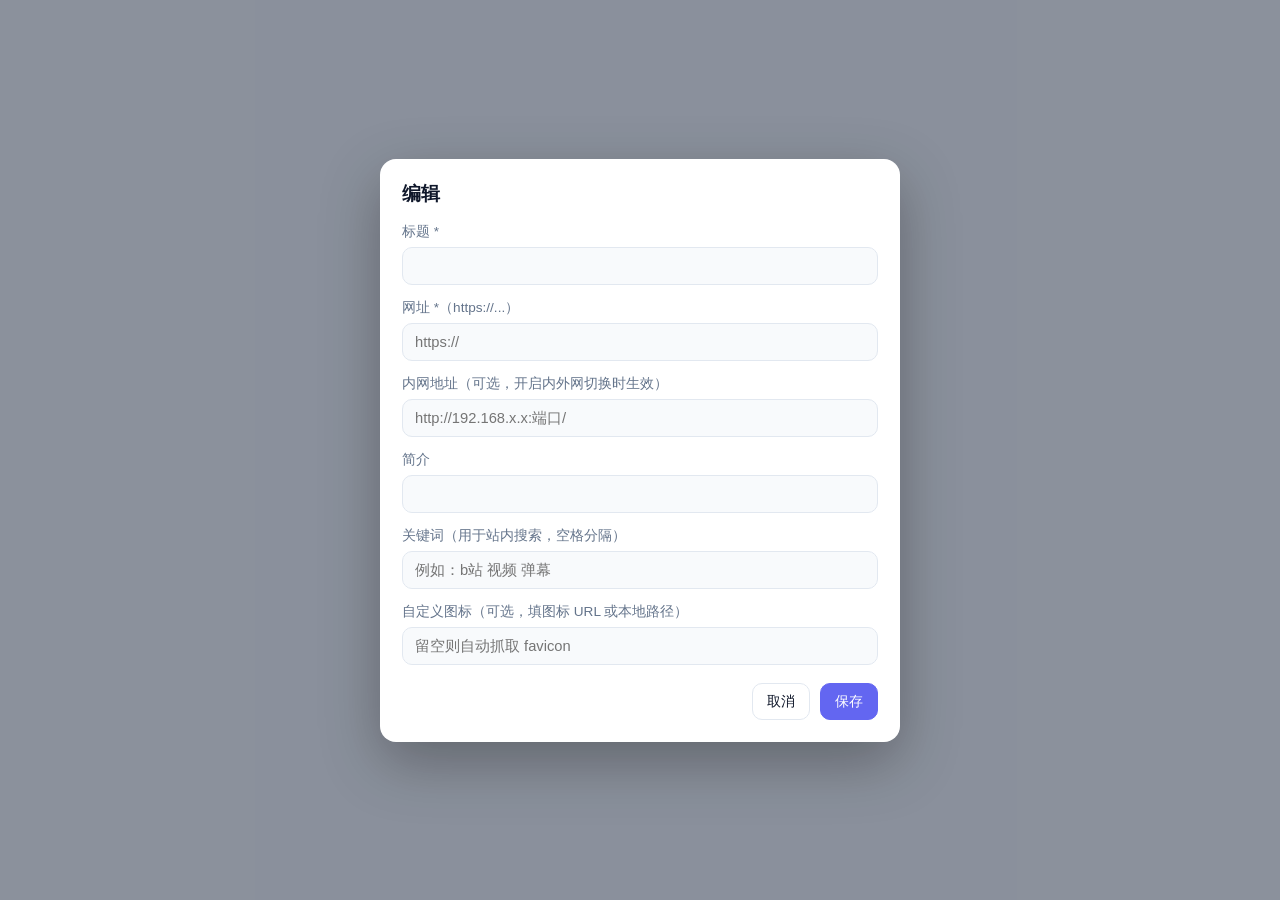
==== admin.html @ 495dc472 "feat: 初始版本 - 无服务器个人导航页" ====
<!DOCTYPE html>
<html lang="zh-CN">
<head>
  <meta charset="UTF-8" />
  <meta name="viewport" content="width=device-width, initial-scale=1.0" />
  <title>导航页 · 后台管理</title>
  <style>
    :root {
      --bg: #f1f5f9;
      --surface: #ffffff;
      --text: #0f172a;
      --secondary: #64748b;
      --border: #e2e8f0;
      --accent: #6366f1;
      --accent-soft: rgba(99, 102, 241, 0.1);
      --danger: #ef4444;
      --ok: #10b981;
      --radius: 12px;
      --shadow: 0 8px 24px rgba(15, 23, 42, 0.06);
    }
    * { box-sizing: border-box; }
    body {
      margin: 0;
      font-family: -apple-system, BlinkMacSystemFont, "Segoe UI", "PingFang SC",
        "Microsoft YaHei", "Noto Sans CJK SC", sans-serif;
      background: var(--bg);
      color: var(--text);
    }
    .wrap { max-width: 1000px; margin: 0 auto; padding: 24px 16px 80px; }
    header {
      display: flex; align-items: center; justify-content: space-between;
      gap: 12px; flex-wrap: wrap; margin-bottom: 20px;
    }
    h1 { margin: 0; font-size: 1.4rem; }
    .muted { color: var(--secondary); font-size: 0.85rem; }
    .toolbar {
      display: flex; gap: 8px; flex-wrap: wrap; margin-bottom: 18px;
    }
    button {
      border: 1px solid var(--border);
      background: var(--surface);
      color: var(--text);
      border-radius: 10px;
      padding: 8px 14px;
      cursor: pointer;
      font-size: 0.88rem;
      transition: all 0.15s ease;
    }
    button:hover { border-color: var(--accent); color: var(--accent); }
    button.primary { background: var(--accent); border-color: var(--accent); color: #fff; }
    button.primary:hover { filter: brightness(1.07); color: #fff; }
    button.danger { color: var(--danger); }
    button.danger:hover { border-color: var(--danger); }
    button:disabled { opacity: 0.5; cursor: not-allowed; }

    .panel {
      background: var(--surface);
      border: 1px solid var(--border);
      border-radius: var(--radius);
      box-shadow: var(--shadow);
      padding: 20px;
      margin-bottom: 16px;
    }
    .login-form { max-width: 460px; margin: 10vh auto; }
    .field { margin-bottom: 14px; }
    .field label { display: block; font-size: 0.85rem; margin-bottom: 6px; color: var(--secondary); }
    .field input, .field textarea {
      width: 100%; padding: 10px 12px; border: 1px solid var(--border);
      border-radius: 10px; font-size: 0.92rem; font-family: inherit; background: #f8fafc;
    }
    .field input:focus, .field textarea:focus { outline: none; border-color: var(--accent); }
    .hint { font-size: 0.78rem; color: var(--secondary); margin-top: 6px; line-height: 1.5; }
    .alert { padding: 10px 14px; border-radius: 10px; font-size: 0.86rem; margin-bottom: 12px; }
    .alert.ok { background: rgba(16, 185, 129, 0.1); color: #047857; }
    .alert.err { background: rgba(239, 68, 68, 0.1); color: #b91c1c; }

    .section-card { margin-bottom: 14px; border: 1px solid var(--border); border-radius: var(--radius); background: #fbfcfe; }
    .section-head {
      display: flex; align-items: center; gap: 8px; padding: 12px 14px;
      border-bottom: 1px solid var(--border); flex-wrap: wrap;
    }
    .section-head .name { font-weight: 700; flex: 1; min-width: 120px; }
    .mini { padding: 4px 8px; font-size: 0.75rem; }
    .item-row {
      display: grid; grid-template-columns: 34px 1fr 1.4fr 1fr auto;
      gap: 8px; align-items: center; padding: 8px 14px;
      border-bottom: 1px dashed var(--border); font-size: 0.85rem;
    }
    .item-row:last-child { border-bottom: none; }
    .item-row .t { font-weight: 600; overflow: hidden; text-overflow: ellipsis; white-space: nowrap; }
    .item-row .d { color: var(--secondary); overflow: hidden; text-overflow: ellipsis; white-space: nowrap; }
    .item-row .u { color: var(--secondary); font-size: 0.78rem; overflow: hidden; text-overflow: ellipsis; white-space: nowrap; }
    .item-actions { display: flex; gap: 4px; }
    .badge {
      font-size: 0.7rem; padding: 2px 8px; border-radius: 999px;
      background: var(--accent-soft); color: var(--accent);
    }
    .add-row { margin: 8px 14px; }
    @media (max-width: 640px) {
      .item-row { grid-template-columns: 28px 1fr auto; }
      .item-row .d, .item-row .u { display: none; }
    }
    .modal-mask {
      position: fixed; inset: 0; background: rgba(15, 23, 42, 0.45);
      display: flex; align-items: center; justify-content: center; z-index: 100; padding: 16px;
    }
    .modal {
      background: var(--surface); border-radius: 16px; padding: 22px;
      width: 100%; max-width: 520px; max-height: 90vh; overflow: auto;
      box-shadow: 0 20px 60px rgba(0,0,0,0.3);
    }
    .modal h3 { margin: 0 0 16px; }
    .modal .actions { display: flex; gap: 10px; justify-content: flex-end; margin-top: 18px; }
  </style>
</head>
<body>
  <div class="wrap">
    <!-- 登录 -->
    <div id="loginPanel" class="panel login-form" hidden>
      <h1>🔐 登录后台</h1>
      <p class="muted">后台通过 GitHub API 直接读写仓库中的 links.json，无需服务器。</p>
      <div class="field">
        <label>GitHub 仓库（用户名/仓库名）</label>
        <input id="repoInput" placeholder="例如 yy99527/nav-page" />
      </div>
      <div class="field">
        <label>GitHub Token（Fine-grained，Contents 读写权限）</label>
        <input id="tokenInput" type="password" placeholder="github_pat_..." />
      </div>
      <div class="field">
        <label>设置一个短密码（用于下次快速登录，保存在本浏览器）</label>
        <input id="pwdInput" type="password" placeholder="自定义短密码" />
      </div>
      <div class="hint">
        如何创建 Token：GitHub → Settings → Developer settings → Personal access tokens →
        Fine-grained tokens → Generate new token → 仅选择本仓库 → Repository permissions →
        Contents 设为 <b>Read and write</b>。到期后需重新生成。
      </div>
      <div class="actions" style="display:flex; gap:10px; margin-top:16px; justify-content:flex-end;">
        <button class="primary" onclick="doLogin()">进入后台</button>
      </div>
    </div>

    <!-- 编辑 -->
    <div id="editorPanel" hidden>
      <header>
        <div>
          <h1>🧭 导航页后台</h1>
          <div class="muted" id="repoLabel"></div>
        </div>
        <button class="danger" onclick="doLogout()">退出</button>
      </header>
      <div class="toolbar">
        <button onclick="loadData()">🔄 重新加载</button>
        <button onclick="addSection()">➕ 新建分类</button>
        <button class="primary" onclick="saveToGitHub()">💾 保存到 GitHub</button>
        <button onclick="exportJSON()">⬇️ 导出 JSON</button>
        <button onclick="document.getElementById('importFile').click()">⬆️ 导入 JSON</button>
        <input type="file" id="importFile" accept=".json,application/json" hidden onchange="importJSON(this)" />
      </div>
      <div id="alertBox"></div>
      <div id="sections"></div>
    </div>
  </div>

  <!-- 编辑弹窗 -->
  <div id="modalMask" class="modal-mask" hidden>
    <div class="modal">
      <h3 id="modalTitle">编辑</h3>
      <div class="field">
        <label>标题 *</label>
        <input id="f_title" />
      </div>
      <div class="field">
        <label>网址 *（https://...）</label>
        <input id="f_url" placeholder="https://" />
      </div>
      <div class="field">
        <label>内网地址（可选，开启内外网切换时生效）</label>
        <input id="f_intranet" placeholder="http://192.168.x.x:端口/" />
      </div>
      <div class="field">
        <label>简介</label>
        <input id="f_desc" />
      </div>
      <div class="field">
        <label>关键词（用于站内搜索，空格分隔）</label>
        <input id="f_keywords" placeholder="例如：b站 视频 弹幕" />
      </div>
      <div class="field">
        <label>自定义图标（可选，填图标 URL 或本地路径）</label>
        <input id="f_icon" placeholder="留空则自动抓取 favicon" />
      </div>
      <div class="actions">
        <button onclick="closeModal()">取消</button>
        <button class="primary" id="modalSaveBtn">保存</button>
      </div>
    </div>
  </div>

  <script>
    var DEFAULT_REPO = "yy99527/nav-page";
    var repo = localStorage.getItem("navAdminRepo") || DEFAULT_REPO;
    var token = localStorage.getItem("navAdminToken") || "";
    var shortPwd = localStorage.getItem("navAdminPwd") || "";
    var data = [];
    var editing = null; // { sectionIndex, itemIndex } 或 { sectionIndex }
    var modalType = "item"; // item | section

    function $(id) { return document.getElementById(id); }
    function alert(msg, ok) {
      var box = $("alertBox");
      box.innerHTML = '<div class="alert ' + (ok ? "ok" : "err") + '">' + msg + "</div>";
      if (ok) setTimeout(function () { box.innerHTML = ""; }, 4000);
    }
    function b64encode(str) {
      return btoa(unescape(encodeURIComponent(str)));
    }

    /* ---------- 登录 ---------- */
    function doLogin() {
      var r = $("repoInput").value.trim();
      var t = $("tokenInput").value.trim();
      var p = $("pwdInput").value.trim();
      if (!r || !t || !p) { alert("请完整填写仓库、Token 和短密码", false); return; }
      repo = r; token = t; shortPwd = p;
      localStorage.setItem("navAdminRepo", repo);
      localStorage.setItem("navAdminToken", token);
      localStorage.setItem("navAdminPwd", shortPwd);
      enterEditor();
      loadData();
    }
    function doLogout() {
      localStorage.removeItem("navAdminToken");
      localStorage.removeItem("navAdminPwd");
      token = ""; shortPwd = "";
      showLogin();
    }
    function showLogin() {
      $("loginPanel").hidden = false;
      $("editorPanel").hidden = true;
      $("repoInput").value = repo || DEFAULT_REPO;
      $("tokenInput").value = "";
      $("pwdInput").value = "";
    }
    function enterEditor() {
      $("loginPanel").hidden = true;
      $("editorPanel").hidden = false;
      $("repoLabel").textContent = "仓库：" + repo + " · 数据文件：links.json";
    }

    /* ---------- 数据加载 / 保存 ---------- */
    function loadData() {
      fetch("https://api.github.com/repos/" + repo + "/contents/links.json", {
        headers: { Authorization: "token " + token, Accept: "application/vnd.github+json" }
      })
        .then(function (res) {
          if (res.status === 401 || res.status === 403) throw new Error("Token 无效或权限不足，请重新登录");
          if (res.status === 404) throw new Error("仓库中还没有 links.json，请先保存一次");
          if (!res.ok) throw new Error("GitHub API 错误：" + res.status);
          return res.json();
        })
        .then(function (file) {
          data = JSON.parse(decodeURIComponent(escape(atob(file.content.replace(/\s/g, "")))));
          renderSections();
          alert("已从 GitHub 加载 " + data.length + " 个分类", true);
        })
        .catch(function (err) {
          alert("加载失败：" + err.message + "。可尝试重新登录，或新建分类后保存。", false);
          renderSections();
        });
    }

    function saveToGitHub() {
      if (!token) { alert("请先登录", false); return; }
      var content = JSON.stringify(data, null, 2);
      var url = "https://api.github.com/repos/" + repo + "/contents/links.json";
      fetch(url, { headers: { Authorization: "token " + token, Accept: "application/vnd.github+json" } })
        .then(function (res) {
          if (res.status === 404) return { sha: null };
          if (!res.ok) throw new Error("读取文件失败：" + res.status);
          return res.json();
        })
        .then(function (file) {
          var body = {
            message: "docs: 更新导航数据 links.json",
            content: b64encode(content),
            branch: "main"
          };
          if (file.sha) body.sha = file.sha;
          return fetch(url, {
            method: "PUT",
            headers: { Authorization: "token " + token, Accept: "application/vnd.github+json" },
            body: JSON.stringify(body)
          });
        })
        .then(function (res) {
          if (!res.ok) return res.json().then(function (j) { throw new Error(j.message || res.status); });
          return res.json();
        })
        .then(function () {
          alert("已保存到 GitHub ✅ 导航页约 1 分钟后生效（Cloudflare/Pages 通常几秒内）", true);
        })
        .catch(function (err) {
          alert("保存失败：" + err.message, false);
        });
    }

    function exportJSON() {
      var blob = new Blob([JSON.stringify(data, null, 2)], { type: "application/json" });
      var a = document.createElement("a");
      a.href = URL.createObjectURL(blob);
      a.download = "links.json";
      a.click();
      URL.revokeObjectURL(a.href);
    }
    function importJSON(input) {
      var file = input.files[0];
      if (!file) return;
      var reader = new FileReader();
      reader.onload = function () {
        try {
          var parsed = JSON.parse(reader.result);
          if (!Array.isArray(parsed)) throw new Error("格式应为数组");
          data = parsed;
          renderSections();
          alert("导入成功，记得点击“保存到 GitHub”", true);
        } catch (e) {
          alert("导入失败：" + e.message, false);
        }
      };
      reader.readAsText(file);
      input.value = "";
    }

    /* ---------- 渲染 ---------- */
    function renderSections() {
      var box = $("sections");
      box.innerHTML = "";
      if (!data.length) {
        box.innerHTML = '<div class="panel muted">暂无数据，点击上方“新建分类”开始。</div>';
        return;
      }
      data.forEach(function (section, si) {
        var card = document.createElement("div");
        card.className = "section-card";
        var head = document.createElement("div");
        head.className = "section-head";
        head.innerHTML =
          '<span class="name">' + esc(section.section || "未命名分类") + "</span>" +
          '<span class="badge">' + (section.items || []).length + " 个站点</span>" +
          '<button class="mini" onclick="moveSection(' + si + ',-1)">↑</button>' +
          '<button class="mini" onclick="moveSection(' + si + ',1)">↓</button>' +
          '<button class="mini" onclick="editSection(' + si + ')">✏️ 重命名</button>' +
          '<button class="mini danger" onclick="deleteSection(' + si + ')">🗑️</button>';
        card.appendChild(head);

        (section.items || []).forEach(function (item, ii) {
          var row = document.createElement("div");
          row.className = "item-row";
          var icon = document.createElement("span");
          icon.textContent = item.icon ? "🖼️" : "🔗";
          row.appendChild(icon);
          var t = document.createElement("span");
          t.className = "t";
          t.textContent = item.title || "(无标题)";
          row.appendChild(t);
          var d = document.createElement("span");
          d.className = "d";
          d.textContent = item.desc || "";
          row.appendChild(d);
          var u = document.createElement("span");
          u.className = "u";
          u.textContent = item.url || "";
          row.appendChild(u);
          var actions = document.createElement("div");
          actions.className = "item-actions";
          actions.innerHTML =
            '<button class="mini" onclick="moveItem(' + si + "," + ii + ",-1)\">↑</button>" +
            '<button class="mini" onclick="moveItem(' + si + "," + ii + ",1)\">↓</button>" +
            '<button class="mini" onclick="editItem(' + si + "," + ii + ')">✏️</button>" +
            '<button class="mini danger" onclick="deleteItem(' + si + "," + ii + ')">✕</button>';
          row.appendChild(actions);
          card.appendChild(row);
        });

        var add = document.createElement("div");
        add.className = "add-row";
        add.innerHTML = '<button onclick="addItem(' + si + ')">➕ 添加站点</button>';
        card.appendChild(add);
        box.appendChild(card);
      });
    }

    function esc(s) {
      return String(s == null ? "" : s).replace(/[&<>"']/g, function (c) {
        return { "&": "&amp;", "<": "&lt;", ">": "&gt;", '"': "&quot;", "'": "&#39;" }[c];
      });
    }

    /* ---------- 分类操作 ---------- */
    function addSection() {
      modalType = "section";
      editing = { sectionIndex: -1 };
      $("modalTitle").textContent = "新建分类";
      $("f_title").value = "";
      openModal();
    }
    function editSection(si) {
      modalType = "section";
      editing = { sectionIndex: si };
      $("modalTitle").textContent = "重命名分类";
      $("f_title").value = data[si].section || "";
      openModal();
    }
    function deleteSection(si) {
      if (!confirm("确定删除分类「" + (data[si].section || "") + "」及其所有站点？")) return;
      data.splice(si, 1);
      renderSections();
    }
    function moveSection(si, dir) {
      var target = si + dir;
      if (target < 0 || target >= data.length) return;
      var tmp = data[si]; data[si] = data[target]; data[target] = tmp;
      renderSections();
    }

    /* ---------- 站点操作 ---------- */
    function addItem(si) {
      modalType = "item";
      editing = { sectionIndex: si, itemIndex: -1 };
      $("modalTitle").textContent = "添加站点 → " + data[si].section;
      clearItemForm();
      openModal();
    }
    function editItem(si, ii) {
      modalType = "item";
      editing = { sectionIndex: si, itemIndex: ii };
      var item = data[si].items[ii];
      $("modalTitle").textContent = "编辑站点 → " + data[si].section;
      $("f_title").value = item.title || "";
      $("f_url").value = item.url || "";
      $("f_intranet").value = item.intranet || "";
      $("f_desc").value = item.desc || "";
      $("f_keywords").value = item.keywords || item["data-desc"] || "";
      $("f_icon").value = item.icon || "";
      openModal();
    }
    function deleteItem(si, ii) {
      if (!confirm("确定删除站点「" + (data[si].items[ii].title || "") + "」？")) return;
      data[si].items.splice(ii, 1);
      renderSections();
    }
    function moveItem(si, ii, dir) {
      var items = data[si].items;
      var target = ii + dir;
      if (target < 0 || target >= items.length) return;
      var tmp = items[ii]; items[ii] = items[target]; items[target] = tmp;
      renderSections();
    }

    /* ---------- 弹窗 ---------- */
    function clearItemForm() {
      ["f_title", "f_url", "f_intranet", "f_desc", "f_keywords", "f_icon"].forEach(function (id) {
        $(id).value = "";
      });
    }
    function openModal() {
      $("modalMask").hidden = false;
      $("f_title").focus();
    }
    function closeModal() {
      $("modalMask").hidden = true;
      editing = null;
    }
    function saveModal() {
      if (modalType === "section") {
        var name = $("f_title").value.trim();
        if (!name) { alert("分类名不能为空", false); return; }
        if (editing.sectionIndex === -1) data.push({ section: name, items: [] });
        else data[editing.sectionIndex].section = name;
      } else {
        var title = $("f_title").value.trim();
        var url = $("f_url").value.trim();
        if (!title || !url) { alert("标题和网址不能为空", false); return; }
        var obj = {
          title: title,
          url: url,
          desc: $("f_desc").value.trim(),
          keywords: $("f_keywords").value.trim()
        };
        var intranet = $("f_intranet").value.trim();
        var icon = $("f_icon").value.trim();
        if (intranet) obj.intranet = intranet;
        if (icon) obj.icon = icon;
        if (editing.itemIndex === -1) data[editing.sectionIndex].items.push(obj);
        else data[editing.sectionIndex].items[editing.itemIndex] = obj;
      }
      closeModal();
      renderSections();
    }
    $("modalSaveBtn").addEventListener("click", saveModal);
    $("modalMask").addEventListener("click", function (e) {
      if (e.target === $("modalMask")) closeModal();
    });

    /* ---------- 启动 ---------- */
    (function boot() {
      if (token && shortPwd) {
        enterEditor();
        loadData();
      } else {
        showLogin();
      }
    })();
  </script>
</body>
</html>
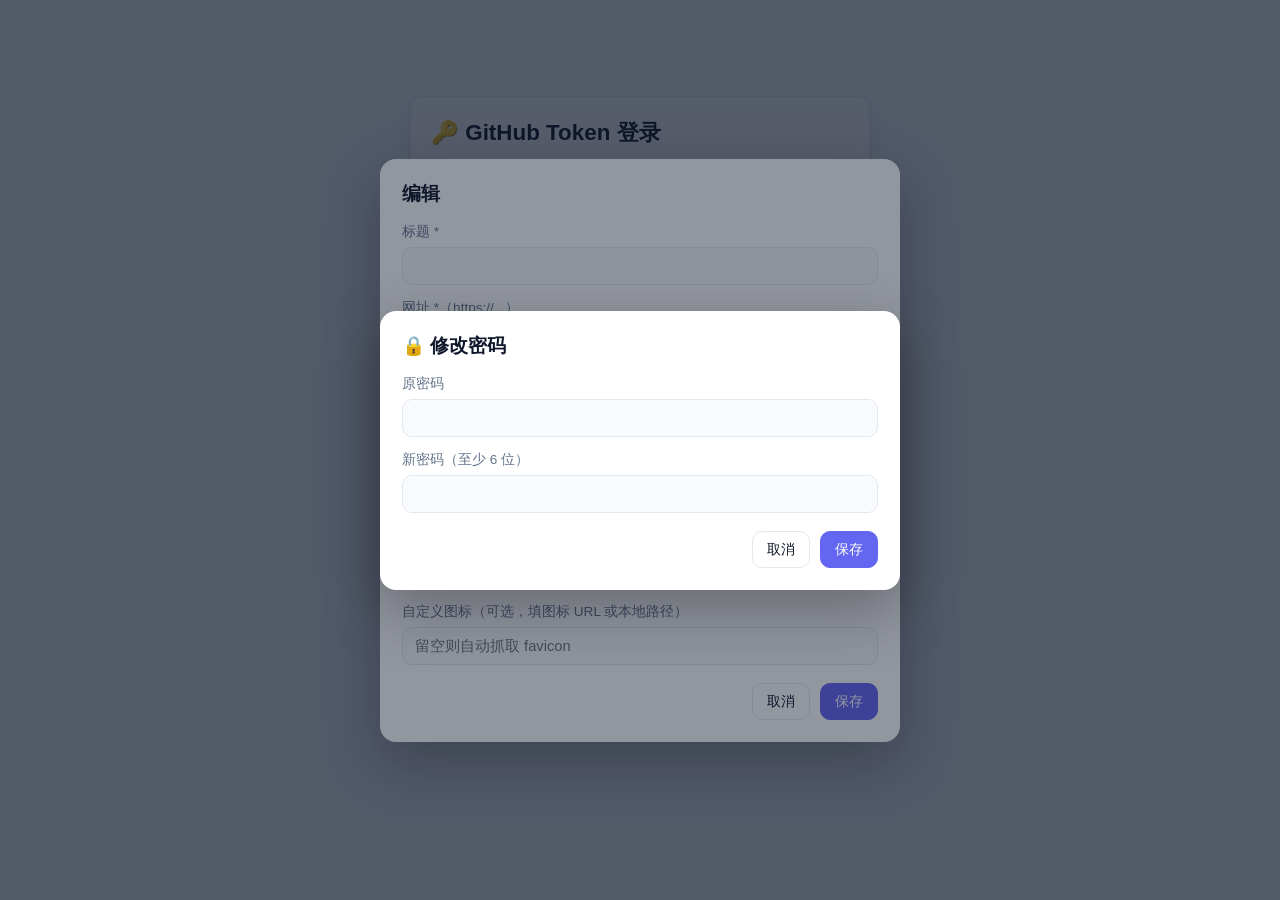
==== commit 467215a7: "feat: 美化 UI、新增账号体系与前台管理、可选 D1 后端" ====
--- a/admin.html
+++ b/admin.html
@@ -33,9 +33,7 @@
     }
     h1 { margin: 0; font-size: 1.4rem; }
     .muted { color: var(--secondary); font-size: 0.85rem; }
-    .toolbar {
-      display: flex; gap: 8px; flex-wrap: wrap; margin-bottom: 18px;
-    }
+    .toolbar { display: flex; gap: 8px; flex-wrap: wrap; margin-bottom: 18px; }
     button {
       border: 1px solid var(--border);
       background: var(--surface);
@@ -61,7 +59,7 @@
       padding: 20px;
       margin-bottom: 16px;
     }
-    .login-form { max-width: 460px; margin: 10vh auto; }
+    .auth-form { max-width: 460px; margin: 8vh auto; }
     .field { margin-bottom: 14px; }
     .field label { display: block; font-size: 0.85rem; margin-bottom: 6px; color: var(--secondary); }
     .field input, .field textarea {
@@ -69,7 +67,7 @@
       border-radius: 10px; font-size: 0.92rem; font-family: inherit; background: #f8fafc;
     }
     .field input:focus, .field textarea:focus { outline: none; border-color: var(--accent); }
-    .hint { font-size: 0.78rem; color: var(--secondary); margin-top: 6px; line-height: 1.5; }
+    .hint { font-size: 0.78rem; color: var(--secondary); margin-top: 6px; line-height: 1.6; }
     .alert { padding: 10px 14px; border-radius: 10px; font-size: 0.86rem; margin-bottom: 12px; }
     .alert.ok { background: rgba(16, 185, 129, 0.1); color: #047857; }
     .alert.err { background: rgba(239, 68, 68, 0.1); color: #b91c1c; }
@@ -91,10 +89,7 @@
     .item-row .d { color: var(--secondary); overflow: hidden; text-overflow: ellipsis; white-space: nowrap; }
     .item-row .u { color: var(--secondary); font-size: 0.78rem; overflow: hidden; text-overflow: ellipsis; white-space: nowrap; }
     .item-actions { display: flex; gap: 4px; }
-    .badge {
-      font-size: 0.7rem; padding: 2px 8px; border-radius: 999px;
-      background: var(--accent-soft); color: var(--accent);
-    }
+    .badge { font-size: 0.7rem; padding: 2px 8px; border-radius: 999px; background: var(--accent-soft); color: var(--accent); }
     .add-row { margin: 8px 14px; }
     @media (max-width: 640px) {
       .item-row { grid-template-columns: 28px 1fr auto; }
@@ -111,14 +106,45 @@
     }
     .modal h3 { margin: 0 0 16px; }
     .modal .actions { display: flex; gap: 10px; justify-content: flex-end; margin-top: 18px; }
+    .mode-tabs { display: flex; gap: 0; margin-bottom: 16px; border: 1px solid var(--border); border-radius: 10px; overflow: hidden; }
+    .mode-tabs button { flex: 1; border: none; border-radius: 0; padding: 10px; background: var(--surface); }
+    .mode-tabs button.active { background: var(--accent-soft); color: var(--accent); font-weight: 700; }
   </style>
 </head>
 <body>
   <div class="wrap">
-    <!-- 登录 -->
-    <div id="loginPanel" class="panel login-form" hidden>
-      <h1>🔐 登录后台</h1>
-      <p class="muted">后台通过 GitHub API 直接读写仓库中的 links.json，无需服务器。</p>
+    <!-- 账号登录 / 注册（后端模式） -->
+    <div id="authPanel" class="panel auth-form" hidden>
+      <h1 id="authTitle">🔐 登录后台</h1>
+      <p class="muted" id="authDesc">首次使用将注册管理员账号，后续编辑需登录。</p>
+      <div id="authAlert"></div>
+      <div class="field">
+        <label>用户名</label>
+        <input id="authUsername" autocomplete="username" />
+      </div>
+      <div class="field">
+        <label>密码（至少 6 位）</label>
+        <input id="authPassword" type="password" autocomplete="current-password" />
+      </div>
+      <div class="field" id="authConfirmField" hidden>
+        <label>确认密码</label>
+        <input id="authConfirm" type="password" autocomplete="new-password" />
+      </div>
+      <div class="actions" style="display:flex; gap:10px; margin-top:16px; justify-content:space-between; align-items:center;">
+        <button id="authSwitchBtn" onclick="toggleAuthMode()">没有账号？去注册</button>
+        <button class="primary" id="authSubmitBtn" onclick="submitAuth()">登录</button>
+      </div>
+      <div class="hint" id="authHint">
+        提示：账号保存在你的 Cloudflare D1 数据库中（免费额度），密码加密存储。
+        若这里显示“未配置后端”，请查看 README 的账号系统部署教程。
+      </div>
+    </div>
+
+    <!-- GitHub Token 登录（纯静态回退） -->
+    <div id="githubPanel" class="panel auth-form" hidden>
+      <h1>🔑 GitHub Token 登录</h1>
+      <p class="muted">当前为纯静态部署（无后端），使用 GitHub Token 直接读写仓库里的 links.json。</p>
+      <div id="githubAlert"></div>
       <div class="field">
         <label>GitHub 仓库（用户名/仓库名）</label>
         <input id="repoInput" placeholder="例如 yy99527/nav-page" />
@@ -128,16 +154,16 @@
         <input id="tokenInput" type="password" placeholder="github_pat_..." />
       </div>
       <div class="field">
-        <label>设置一个短密码（用于下次快速登录，保存在本浏览器）</label>
+        <label>短密码（保存在本浏览器，用于下次快速进入）</label>
         <input id="pwdInput" type="password" placeholder="自定义短密码" />
       </div>
       <div class="hint">
         如何创建 Token：GitHub → Settings → Developer settings → Personal access tokens →
         Fine-grained tokens → Generate new token → 仅选择本仓库 → Repository permissions →
-        Contents 设为 <b>Read and write</b>。到期后需重新生成。
+        Contents 设为 <b>Read and write</b>。
       </div>
       <div class="actions" style="display:flex; gap:10px; margin-top:16px; justify-content:flex-end;">
-        <button class="primary" onclick="doLogin()">进入后台</button>
+        <button class="primary" onclick="doGithubLogin()">进入后台</button>
       </div>
     </div>
 
@@ -148,12 +174,15 @@
           <h1>🧭 导航页后台</h1>
           <div class="muted" id="repoLabel"></div>
         </div>
-        <button class="danger" onclick="doLogout()">退出</button>
+        <div style="display:flex; gap:8px;">
+          <button id="pwdBtn" onclick="openPwdModal()" hidden>🔒 修改密码</button>
+          <button class="danger" onclick="doLogout()">退出</button>
+        </div>
       </header>
       <div class="toolbar">
         <button onclick="loadData()">🔄 重新加载</button>
         <button onclick="addSection()">➕ 新建分类</button>
-        <button class="primary" onclick="saveToGitHub()">💾 保存到 GitHub</button>
+        <button class="primary" onclick="saveData()">💾 保存</button>
         <button onclick="exportJSON()">⬇️ 导出 JSON</button>
         <button onclick="document.getElementById('importFile').click()">⬆️ 导入 JSON</button>
         <input type="file" id="importFile" accept=".json,application/json" hidden onchange="importJSON(this)" />
@@ -163,7 +192,7 @@
     </div>
   </div>
 
-  <!-- 编辑弹窗 -->
+  <!-- 站点/分类编辑弹窗 -->
   <div id="modalMask" class="modal-mask" hidden>
     <div class="modal">
       <h3 id="modalTitle">编辑</h3>
@@ -198,61 +227,148 @@
     </div>
   </div>
 
+  <!-- 修改密码弹窗 -->
+  <div id="pwdMask" class="modal-mask" hidden>
+    <div class="modal">
+      <h3>🔒 修改密码</h3>
+      <div class="field">
+        <label>原密码</label>
+        <input id="p_old" type="password" autocomplete="current-password" />
+      </div>
+      <div class="field">
+        <label>新密码（至少 6 位）</label>
+        <input id="p_new" type="password" autocomplete="new-password" />
+      </div>
+      <div class="actions">
+        <button onclick="closePwdModal()">取消</button>
+        <button class="primary" id="pwdSaveBtn">保存</button>
+      </div>
+    </div>
+  </div>
+
+  <script src="nav-admin.js"></script>
   <script>
     var DEFAULT_REPO = "yy99527/nav-page";
     var repo = localStorage.getItem("navAdminRepo") || DEFAULT_REPO;
-    var token = localStorage.getItem("navAdminToken") || "";
+    var githubToken = localStorage.getItem("navAdminToken") || "";
     var shortPwd = localStorage.getItem("navAdminPwd") || "";
+    var mode = null; // backend | github
+    var authMode = "login"; // login | register
     var data = [];
-    var editing = null; // { sectionIndex, itemIndex } 或 { sectionIndex }
+    var editing = null;
     var modalType = "item"; // item | section
 
     function $(id) { return document.getElementById(id); }
-    function alert(msg, ok) {
-      var box = $("alertBox");
-      box.innerHTML = '<div class="alert ' + (ok ? "ok" : "err") + '">' + msg + "</div>";
-      if (ok) setTimeout(function () { box.innerHTML = ""; }, 4000);
-    }
-    function b64encode(str) {
-      return btoa(unescape(encodeURIComponent(str)));
-    }
-
-    /* ---------- 登录 ---------- */
-    function doLogin() {
+    function alertInto(el, msg, ok) {
+      el.innerHTML = '<div class="alert ' + (ok ? "ok" : "err") + '">' + msg + "</div>";
+      if (ok) setTimeout(function () { el.innerHTML = ""; }, 5000);
+    }
+    function b64encode(str) { return btoa(unescape(encodeURIComponent(str))); }
+    function esc(s) {
+      return String(s == null ? "" : s).replace(/[&<>"']/g, function (c) {
+        return { "&": "&amp;", "<": "&lt;", ">": "&gt;", '"': "&quot;", "'": "&#39;" }[c];
+      });
+    }
+
+    /* ---------- 认证（后端模式） ---------- */
+    function toggleAuthMode() {
+      authMode = authMode === "login" ? "register" : "login";
+      renderAuthPanel();
+    }
+    function renderAuthPanel() {
+      var isRegister = authMode === "register";
+      $("authTitle").textContent = isRegister ? "🪪 注册管理员账号" : "🔐 登录后台";
+      $("authDesc").textContent = isRegister
+        ? "这是第一次使用：注册的账号将成为唯一管理员，后续修改和编辑导航页都需要用它登录。"
+        : "请输入管理员账号和密码。";
+      $("authConfirmField").hidden = !isRegister;
+      $("authSubmitBtn").textContent = isRegister ? "注册并进入后台" : "登录";
+      $("authSwitchBtn").textContent = isRegister ? "已有账号？去登录" : "没有账号？去注册";
+      $("authAlert").innerHTML = "";
+    }
+    function submitAuth() {
+      var username = $("authUsername").value.trim();
+      var password = $("authPassword").value;
+      var confirm = $("authConfirm").value;
+      if (!username || !password) { alertInto($("authAlert"), "请填写用户名和密码", false); return; }
+      if (authMode === "register") {
+        if (password !== confirm) { alertInto($("authAlert"), "两次输入的密码不一致", false); return; }
+        NavAdmin.register(username, password)
+          .then(function (res) { enterEditor(res.user.username); loadData(); })
+          .catch(function (e) { alertInto($("authAlert"), "注册失败：" + e.message, false); });
+      } else {
+        NavAdmin.login(username, password)
+          .then(function (res) { enterEditor(res.user.username); loadData(); })
+          .catch(function (e) { alertInto($("authAlert"), "登录失败：" + e.message, false); });
+      }
+    }
+
+    function doLogout() {
+      if (mode === "backend") {
+        NavAdmin.logout().then(function () {
+          showAuthPanel();
+        });
+      } else {
+        localStorage.removeItem("navAdminToken");
+        localStorage.removeItem("navAdminPwd");
+        githubToken = ""; shortPwd = "";
+        showGithubPanel();
+      }
+    }
+
+    /* ---------- GitHub 回退登录 ---------- */
+    function doGithubLogin() {
       var r = $("repoInput").value.trim();
       var t = $("tokenInput").value.trim();
       var p = $("pwdInput").value.trim();
-      if (!r || !t || !p) { alert("请完整填写仓库、Token 和短密码", false); return; }
-      repo = r; token = t; shortPwd = p;
+      if (!r || !t || !p) { alertInto($("githubAlert"), "请完整填写仓库、Token 和短密码", false); return; }
+      repo = r; githubToken = t; shortPwd = p;
       localStorage.setItem("navAdminRepo", repo);
-      localStorage.setItem("navAdminToken", token);
+      localStorage.setItem("navAdminToken", githubToken);
       localStorage.setItem("navAdminPwd", shortPwd);
-      enterEditor();
+      enterEditor(null);
       loadData();
     }
-    function doLogout() {
-      localStorage.removeItem("navAdminToken");
-      localStorage.removeItem("navAdminPwd");
-      token = ""; shortPwd = "";
-      showLogin();
-    }
-    function showLogin() {
-      $("loginPanel").hidden = false;
+
+    /* ---------- 面板切换 ---------- */
+    function showAuthPanel() {
+      $("authPanel").hidden = false;
+      $("githubPanel").hidden = true;
+      $("editorPanel").hidden = true;
+      renderAuthPanel();
+    }
+    function showGithubPanel() {
+      $("authPanel").hidden = true;
+      $("githubPanel").hidden = false;
       $("editorPanel").hidden = true;
       $("repoInput").value = repo || DEFAULT_REPO;
-      $("tokenInput").value = "";
-      $("pwdInput").value = "";
-    }
-    function enterEditor() {
-      $("loginPanel").hidden = true;
+    }
+    function enterEditor(username) {
+      $("authPanel").hidden = true;
+      $("githubPanel").hidden = true;
       $("editorPanel").hidden = false;
-      $("repoLabel").textContent = "仓库：" + repo + " · 数据文件：links.json";
+      $("pwdBtn").hidden = mode !== "backend";
+      if (mode === "backend") {
+        $("repoLabel").textContent = "无服务器后端模式 · 管理员：" + (username || "已登录") + " · 数据保存在 Cloudflare D1";
+      } else {
+        $("repoLabel").textContent = "纯静态回退模式 · 仓库：" + repo + " · 数据文件：links.json";
+      }
     }
 
     /* ---------- 数据加载 / 保存 ---------- */
     function loadData() {
+      if (mode === "backend") {
+        NavAdmin.getData()
+          .then(function (res) { data = res.links || []; renderSections(); alertInto($("alertBox"), "已从云端加载 " + data.length + " 个分类", true); })
+          .catch(function (e) {
+            if (e.status === 404) { data = []; renderSections(); alertInto($("alertBox"), "云端暂无数据，请新建分类后保存", true); }
+            else { alertInto($("alertBox"), "加载失败：" + e.message, false); }
+          });
+        return;
+      }
+
       fetch("https://api.github.com/repos/" + repo + "/contents/links.json", {
-        headers: { Authorization: "token " + token, Accept: "application/vnd.github+json" }
+        headers: { Authorization: "token " + githubToken, Accept: "application/vnd.github+json" }
       })
         .then(function (res) {
           if (res.status === 401 || res.status === 403) throw new Error("Token 无效或权限不足，请重新登录");
@@ -263,34 +379,37 @@
         .then(function (file) {
           data = JSON.parse(decodeURIComponent(escape(atob(file.content.replace(/\s/g, "")))));
           renderSections();
-          alert("已从 GitHub 加载 " + data.length + " 个分类", true);
+          alertInto($("alertBox"), "已从 GitHub 加载 " + data.length + " 个分类", true);
         })
         .catch(function (err) {
-          alert("加载失败：" + err.message + "。可尝试重新登录，或新建分类后保存。", false);
+          alertInto($("alertBox"), "加载失败：" + err.message, false);
           renderSections();
         });
     }
 
-    function saveToGitHub() {
-      if (!token) { alert("请先登录", false); return; }
+    function saveData() {
+      if (mode === "backend") {
+        NavAdmin.putData(data)
+          .then(function () { alertInto($("alertBox"), "已保存到云端 ✅ 导航页会自动读取最新数据", true); })
+          .catch(function (e) { alertInto($("alertBox"), "保存失败：" + e.message, false); });
+        return;
+      }
+
+      if (!githubToken) { alertInto($("alertBox"), "请先登录", false); return; }
       var content = JSON.stringify(data, null, 2);
       var url = "https://api.github.com/repos/" + repo + "/contents/links.json";
-      fetch(url, { headers: { Authorization: "token " + token, Accept: "application/vnd.github+json" } })
+      fetch(url, { headers: { Authorization: "token " + githubToken, Accept: "application/vnd.github+json" } })
         .then(function (res) {
           if (res.status === 404) return { sha: null };
           if (!res.ok) throw new Error("读取文件失败：" + res.status);
           return res.json();
         })
         .then(function (file) {
-          var body = {
-            message: "docs: 更新导航数据 links.json",
-            content: b64encode(content),
-            branch: "main"
-          };
+          var body = { message: "docs: 更新导航数据 links.json", content: b64encode(content), branch: "main" };
           if (file.sha) body.sha = file.sha;
           return fetch(url, {
             method: "PUT",
-            headers: { Authorization: "token " + token, Accept: "application/vnd.github+json" },
+            headers: { Authorization: "token " + githubToken, Accept: "application/vnd.github+json" },
             body: JSON.stringify(body)
           });
         })
@@ -298,12 +417,8 @@
           if (!res.ok) return res.json().then(function (j) { throw new Error(j.message || res.status); });
           return res.json();
         })
-        .then(function () {
-          alert("已保存到 GitHub ✅ 导航页约 1 分钟后生效（Cloudflare/Pages 通常几秒内）", true);
-        })
-        .catch(function (err) {
-          alert("保存失败：" + err.message, false);
-        });
+        .then(function () { alertInto($("alertBox"), "已保存到 GitHub ✅ 导航页约 1 分钟后生效", true); })
+        .catch(function (err) { alertInto($("alertBox"), "保存失败：" + err.message, false); });
     }
 
     function exportJSON() {
@@ -324,9 +439,9 @@
           if (!Array.isArray(parsed)) throw new Error("格式应为数组");
           data = parsed;
           renderSections();
-          alert("导入成功，记得点击“保存到 GitHub”", true);
+          alertInto($("alertBox"), "导入成功，记得点击“保存”", true);
         } catch (e) {
-          alert("导入失败：" + e.message, false);
+          alertInto($("alertBox"), "导入失败：" + e.message, false);
         }
       };
       reader.readAsText(file);
@@ -376,10 +491,10 @@
           var actions = document.createElement("div");
           actions.className = "item-actions";
           actions.innerHTML =
-            '<button class="mini" onclick="moveItem(' + si + "," + ii + ",-1)\">↑</button>" +
-            '<button class="mini" onclick="moveItem(' + si + "," + ii + ",1)\">↓</button>" +
-            '<button class="mini" onclick="editItem(' + si + "," + ii + ')">✏️</button>" +
-            '<button class="mini danger" onclick="deleteItem(' + si + "," + ii + ')">✕</button>';
+            '<button class="mini" onclick="moveItem(' + si + ',' + ii + ',-1)">↑</button>' +
+            '<button class="mini" onclick="moveItem(' + si + ',' + ii + ',1)">↓</button>' +
+            '<button class="mini" onclick="editItem(' + si + ',' + ii + ')">✏️</button>' +
+            '<button class="mini danger" onclick="deleteItem(' + si + ',' + ii + ')">✕</button>';
           row.appendChild(actions);
           card.appendChild(row);
         });
@@ -389,12 +504,6 @@
         add.innerHTML = '<button onclick="addItem(' + si + ')">➕ 添加站点</button>';
         card.appendChild(add);
         box.appendChild(card);
-      });
-    }
-
-    function esc(s) {
-      return String(s == null ? "" : s).replace(/[&<>"']/g, function (c) {
-        return { "&": "&amp;", "<": "&lt;", ">": "&gt;", '"': "&quot;", "'": "&#39;" }[c];
       });
     }
 
@@ -476,19 +585,14 @@
     function saveModal() {
       if (modalType === "section") {
         var name = $("f_title").value.trim();
-        if (!name) { alert("分类名不能为空", false); return; }
-        if (editing.sectionIndex === -1) data.push({ section: name, items: [] });
+        if (!name) { alertInto($("alertBox"), "分类名不能为空", false); return; }
+        if (editing.sectionIndex === -1) data.push({ section: name, icon: "📁", items: [] });
         else data[editing.sectionIndex].section = name;
       } else {
         var title = $("f_title").value.trim();
         var url = $("f_url").value.trim();
-        if (!title || !url) { alert("标题和网址不能为空", false); return; }
-        var obj = {
-          title: title,
-          url: url,
-          desc: $("f_desc").value.trim(),
-          keywords: $("f_keywords").value.trim()
-        };
+        if (!title || !url) { alertInto($("alertBox"), "标题和网址不能为空", false); return; }
+        var obj = { title: title, url: url, desc: $("f_desc").value.trim(), keywords: $("f_keywords").value.trim() };
         var intranet = $("f_intranet").value.trim();
         var icon = $("f_icon").value.trim();
         if (intranet) obj.intranet = intranet;
@@ -499,19 +603,54 @@
       closeModal();
       renderSections();
     }
+
+    /* ---------- 修改密码 ---------- */
+    function openPwdModal() {
+      $("p_old").value = "";
+      $("p_new").value = "";
+      $("pwdMask").hidden = false;
+      $("p_old").focus();
+    }
+    function closePwdModal() {
+      $("pwdMask").hidden = true;
+    }
+    function savePwd() {
+      var oldPwd = $("p_old").value;
+      var newPwd = $("p_new").value;
+      if (!oldPwd || !newPwd) { alertInto($("alertBox"), "请填写原密码和新密码", false); return; }
+      NavAdmin.changePassword(oldPwd, newPwd)
+        .then(function () { closePwdModal(); alertInto($("alertBox"), "密码已修改 ✅", true); })
+        .catch(function (e) { alertInto($("alertBox"), "修改失败：" + e.message, false); });
+    }
+
     $("modalSaveBtn").addEventListener("click", saveModal);
-    $("modalMask").addEventListener("click", function (e) {
-      if (e.target === $("modalMask")) closeModal();
-    });
+    $("pwdSaveBtn").addEventListener("click", savePwd);
+    $("modalMask").addEventListener("click", function (e) { if (e.target === $("modalMask")) closeModal(); });
+    $("pwdMask").addEventListener("click", function (e) { if (e.target === $("pwdMask")) closePwdModal(); });
 
     /* ---------- 启动 ---------- */
     (function boot() {
-      if (token && shortPwd) {
-        enterEditor();
-        loadData();
-      } else {
-        showLogin();
-      }
+      NavAdmin.setupStatus(true).then(function (status) {
+        if (status.configured) {
+          mode = "backend";
+          if (NavAdmin.getToken()) {
+            NavAdmin.me()
+              .then(function (res) { enterEditor(res.user.username); loadData(); })
+              .catch(function () { showAuthPanel(); });
+          } else {
+            authMode = status.hasAdmin ? "login" : "register";
+            showAuthPanel();
+          }
+        } else {
+          mode = "github";
+          if (githubToken && shortPwd) {
+            enterEditor(null);
+            loadData();
+          } else {
+            showGithubPanel();
+          }
+        }
+      });
     })();
   </script>
 </body>
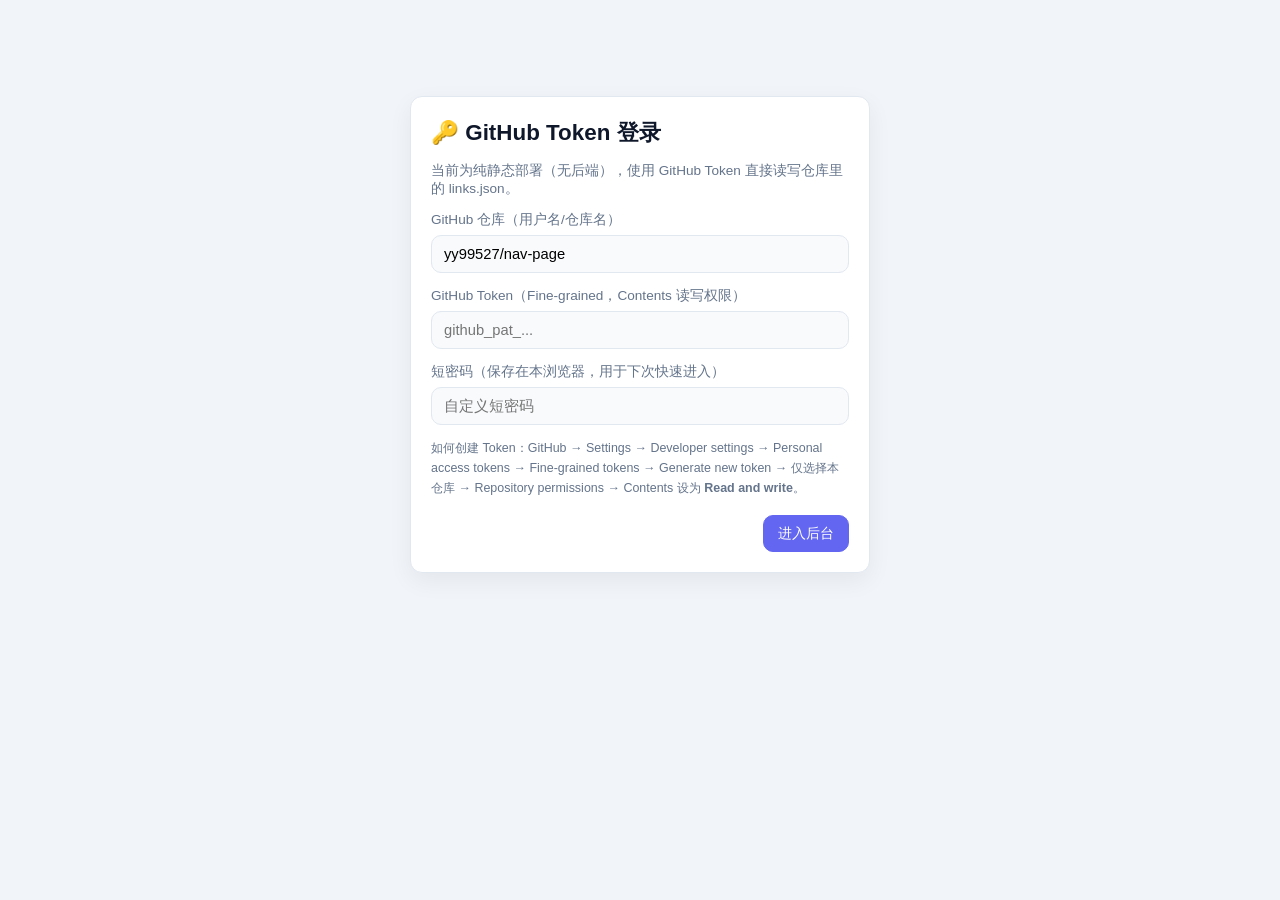
==== commit bf3d0674: "fix: 修复 hidden 弹窗误显示；UI 升级为液态玻璃效果" ====
--- a/admin.html
+++ b/admin.html
@@ -19,6 +19,7 @@
       --shadow: 0 8px 24px rgba(15, 23, 42, 0.06);
     }
     * { box-sizing: border-box; }
+    [hidden] { display: none !important; }
     body {
       margin: 0;
       font-family: -apple-system, BlinkMacSystemFont, "Segoe UI", "PingFang SC",
